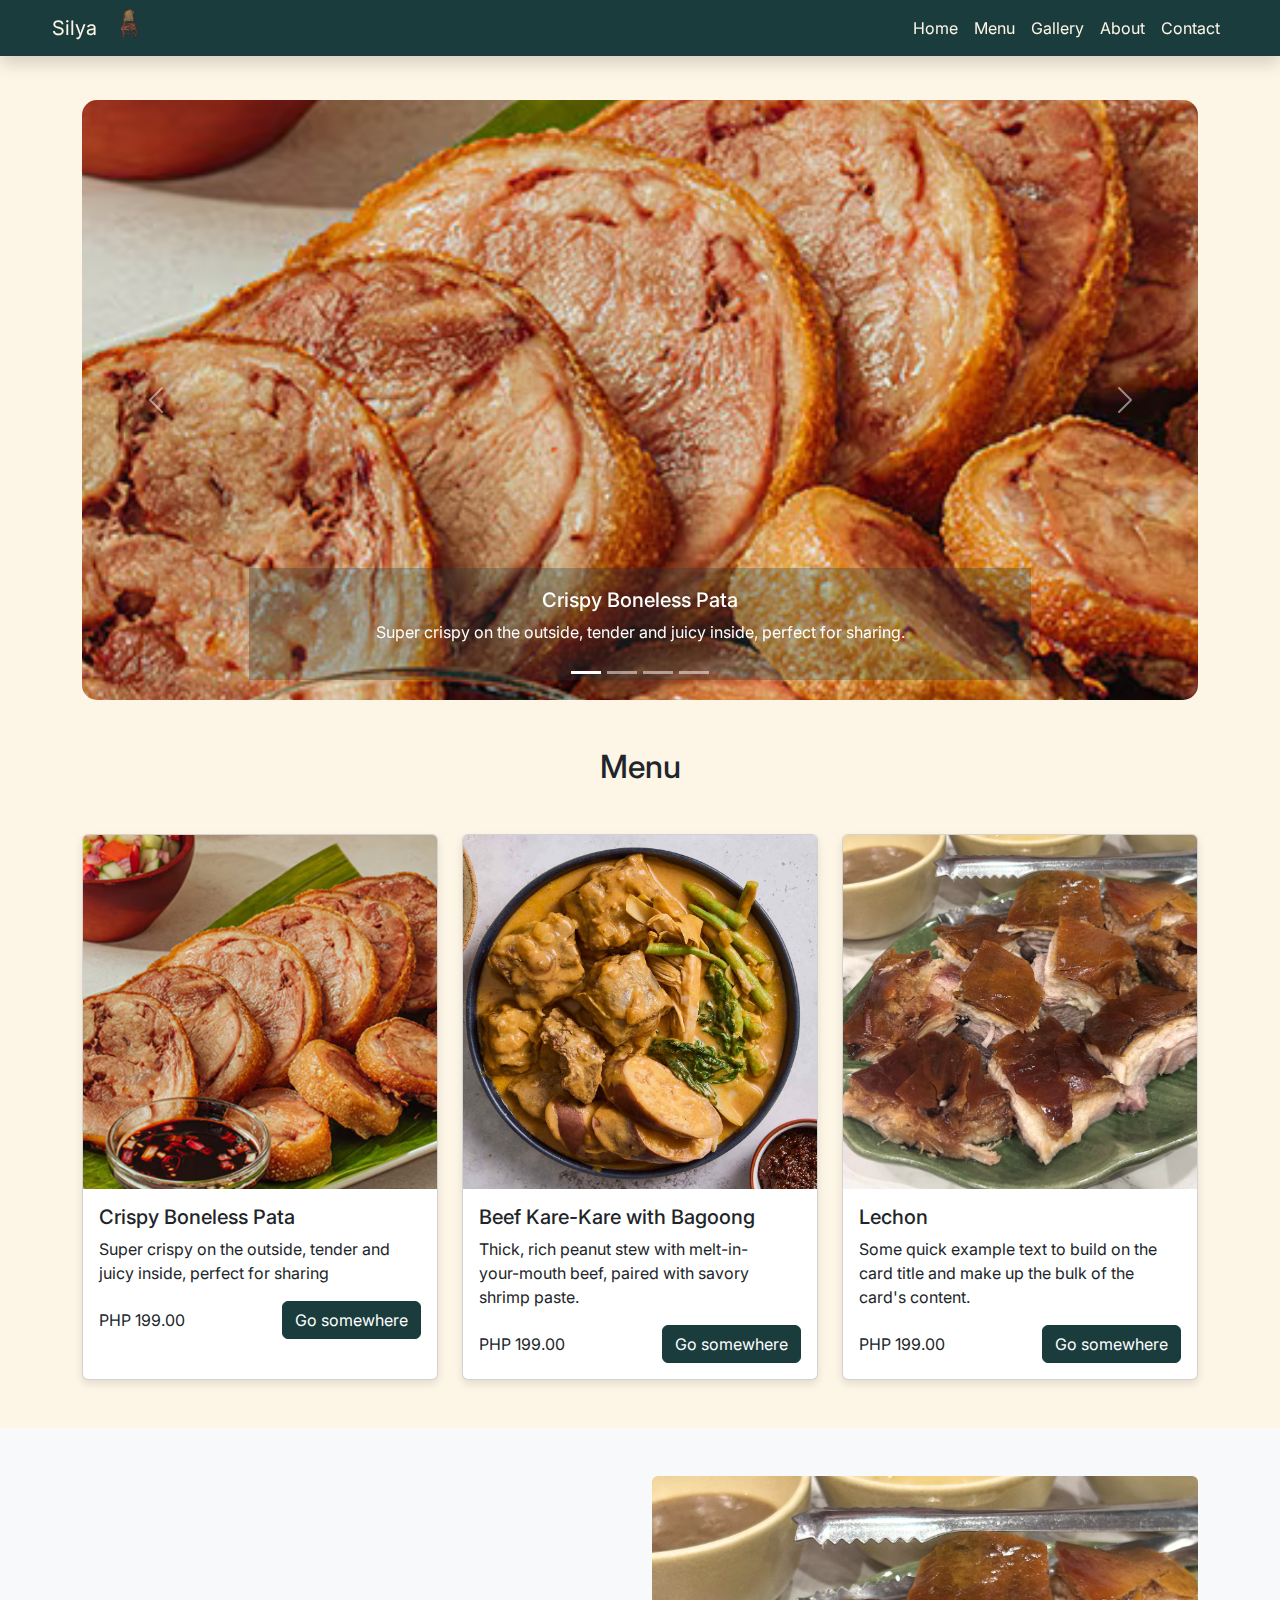
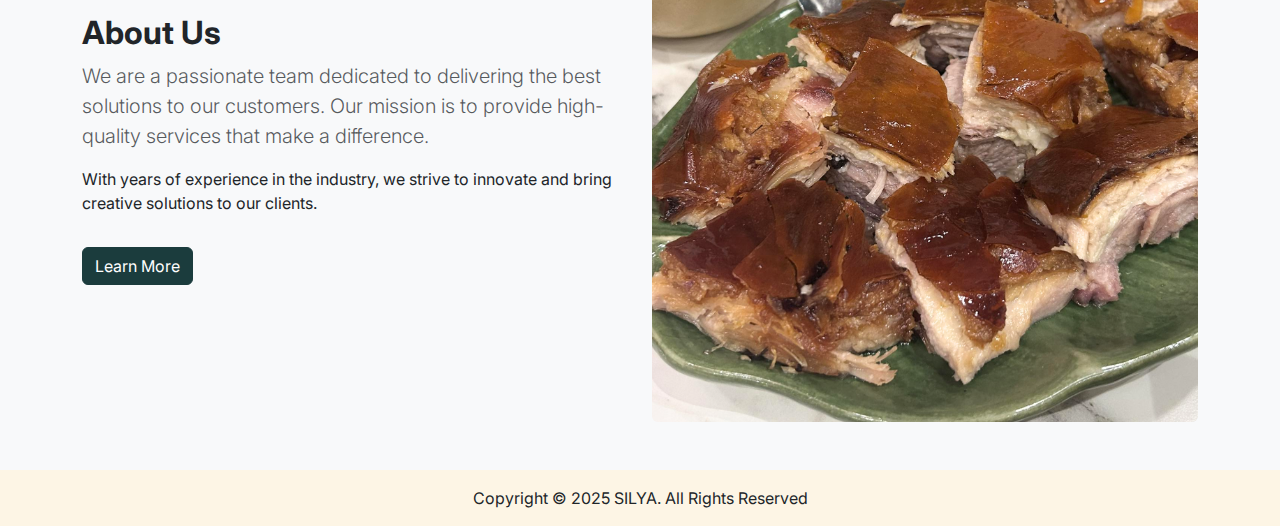
==== index.html @ ddf69fa4 "initial commit" ====
<!DOCTYPE html>
<html lang="en">
  <head>
    <meta charset="utf-8" />
    <meta name="viewport" content="width=device-width, initial-scale=1" />
    <title>Activity 4</title>
    <link rel="stylesheet" href="src/css/styles.css" />
    <link rel="stylesheet" href="src/css/reset.css">

    <!-- Bootstrap CSS / Normalize -->
    <link
      href="https://cdn.jsdelivr.net/npm/bootstrap@5.3.3/dist/css/bootstrap.min.css"
      rel="stylesheet"
      integrity="sha384-QWTKZyjpPEjISv5WaRU9OFeRpok6YctnYmDr5pNlyT2bRjXh0JMhjY6hW+ALEwIH"
      crossorigin="anonymous"
    />

    <!-- Google Fonts -->
    <link
      href="https://fonts.googleapis.com/css2?family=Inter:wght@100..900&display=swap"
      rel="stylesheet"
    />
  </head>
  <body>
    <!-- Navigation -->
    <header>
      <nav class="navbar navbar-expand-lg fixed-top shadow navbar-dark">
        <div class="container-fluid">
          <div class="d-flex">
            <a class="navbar-brand" href="index.html"> Silya</a>
            <img src="src/images/logo.svg" height="32">
          </div>
          
          <button
            class="navbar-toggler"
            type="button"
            data-bs-toggle="collapse"
            data-bs-target="#navbarNav"
            aria-controls="navbarNav"
            aria-expanded="false"
            aria-label="Toggle navigation"
          >
            <span class="navbar-toggler-icon"></span>
          </button>
          <div class="collapse navbar-collapse" id="navbarNav">
            <ul class="navbar-nav ms-auto">
              <li class="nav-item">
                <a class="nav-link active" aria-current="page" href="index.html">Home</a>
              </li>
              <li class="nav-item">
                <a class="nav-link" href="menu.html">Menu</a>
              </li>
              <li class="nav-item">
                <a class="nav-link" href="gallery.html">Gallery</a>
              </li>
              <li class="nav-item">
                <a class="nav-link" href="#about">About</a>
              </li>
              <li class="nav-item">
                <a class="nav-link" href="contact.html">Contact</a>
              </li>
            </ul>
          </div>
        </div>
      </nav>
    </header>

    <!-- Carousel -->
    <div id="carouselExampleCaptions" class="carousel slide container">
      <div class="carousel-indicators">
        <button
          type="button"
          data-bs-target="#carouselExampleCaptions"
          data-bs-slide-to="0"
          class="active"
          aria-current="true"
          aria-label="Slide 1"
        ></button>
        <button
          type="button"
          data-bs-target="#carouselExampleCaptions"
          data-bs-slide-to="1"
          aria-label="Slide 2"
        ></button>
        <button
          type="button"
          data-bs-target="#carouselExampleCaptions"
          data-bs-slide-to="2"
          aria-label="Slide 3"
        ></button>
        <button
          type="button"
          data-bs-target="#carouselExampleCaptions"
          data-bs-slide-to="3"
          aria-label="Slide 0"
        ></button>
      </div>
      <div class="carousel-inner">
        <div class="carousel-item active">
          <img
            src="src/images/Crispy_Boneless_Pata.png"
            class="d-block w-100"
            alt="Crispy Bonle"
          />
          <div class="carousel-caption">
            <h5>Crispy Boneless Pata</h5>
            <p>
              Super crispy on the outside, tender and juicy inside, perfect for
              sharing.
            </p>
          </div>
        </div>
        <div class="carousel-item">
          <img
            src="src/images/Beef_Kare_Kare.png"
            class="d-block w-100"
            alt="Grilled Liempo"
          />
          <div class="carousel-caption">
            <h5>Beef Kare-Kare with Bagoong</h5>
            <p>Thick, rich peanut stew with melt-in-your-mouth beef, paired with savory shrimp paste.</p>
          </div>
        </div>
        <div class="carousel-item">
          <img src="src/images/Lechon.png" class="d-block w-100" alt="Lechon" />
          <div class="carousel-caption">
            <h5>Lechon</h5>
            <p>Some representative placeholder content for the third slide.</p>
          </div>
        </div>
        <div class="carousel-item">
          <img
            src="src/images/Sizzling_Pork_Sisig.png"
            class="d-block w-100"
            alt="Sizzling Pork Sisig"
          />
          <div class="carousel-caption">
            <h5>Sizzling Pork Sisig</h5>
            <p>Some representative placeholder content for the second slide.</p>
          </div>
        </div>
      </div>
      <button
        class="carousel-control-prev"
        type="button"
        data-bs-target="#carouselExampleCaptions"
        data-bs-slide="prev"
      >
        <span class="carousel-control-prev-icon" aria-hidden="true"></span>
        <span class="visually-hidden">Previous</span>
      </button>
      <button
        class="carousel-control-next"
        type="button"
        data-bs-target="#carouselExampleCaptions"
        data-bs-slide="next"
      >
        <span class="carousel-control-next-icon" aria-hidden="true"></span>
        <span class="visually-hidden">Next</span>
      </button>
    </div>

    <!-- Featured Menu Items-->
    <section id="menu-items" class="container py-5">
      <h2 class="text-center mb-5">Menu</h2>
      <div class="row g-4">
        <div class="col-md-4">
          <div class="card h-100 menu-card">
            <img
              class="card-img-top"
              src="src/images/Crispy_Boneless_Pata.png"
              alt="Card image cap"
            />
            <div class="card-body">
              <h5 class="card-title">Crispy Boneless Pata</h5>
              <p class="card-text">
                Super crispy on the outside, tender and juicy inside, perfect for sharing
              </p>
              <div class="d-flex justify-content-between align-items-center">
                <span>PHP 199.00</span>
                <a href="#" class="btn btn-primary">Go somewhere</a>
              </div>
            </div>
          </div>
        </div>
        <div class="col-md-4">
          <div class="card h-100 menu-card">
            <img
              class="card-img-top"
              src="src/images/Beef_Kare_Kare.png"
              alt="Card image cap"
            />
            <div class="card-body">
              <h5 class="card-title">Beef Kare-Kare with Bagoong</h5>
              <p class="card-text">
                Thick, rich peanut stew with melt-in-your-mouth beef, paired with savory shrimp paste. 
              </p>
              <div class="d-flex justify-content-between align-items-center">
                <span>PHP 199.00</span>
                <a href="#" class="btn btn-primary">Go somewhere</a>
              </div>
            </div>
          </div>
        </div>
        <div class="col-md-4">
          <div class="card h-100 menu-card">
            <img
              class="card-img-top"
              src="src/images/Lechon.png"
              alt="Card image cap"
            />
            <div class="card-body">
              <h5 class="card-title">Lechon</h5>
              <p class="card-text">
                Some quick example text to build on the card title and make up
                the bulk of the card's content.
              </p>
              <div class="d-flex justify-content-between align-items-center">
                <span>PHP 199.00</span>
                <a href="#" class="btn btn-primary">Go somewhere</a>
              </div>
            </div>
          </div>
        </div>
        </div>
      </div>
    </section>

    <!--About-->
    <section id="about" class="about-us py-5 bg-light">
      <div class="container">
        <div class="row align-items-center">
          <div class="col-md-6">
            <h2 class="fw-bold">About Us</h2>
            <p class="lead text-muted">
              We are a passionate team dedicated to delivering the best
              solutions to our customers. Our mission is to provide high-quality
              services that make a difference.
            </p>
            <p>
              With years of experience in the industry, we strive to innovate
              and bring creative solutions to our clients.
            </p>
            <a href="#" class="btn btn-primary mt-3">Learn More</a>
          </div>
          <div class="col-md-6">
            <img
              src="src/images/Lechon.png"
              alt="About Us"
              class="img-fluid rounded"
            />
          </div>
        </div>
      </div>
    </section>

    <!-- Footer -->
    <footer class="text-center py-3">Copyright © 2025 SILYA. All Rights Reserved</footer>

    <!-- Bootstrap JS -->
    <script
      src="https://cdn.jsdelivr.net/npm/bootstrap@5.3.3/dist/js/bootstrap.bundle.min.js"
      integrity="sha384-YvpcrYf0tY3lHB60NNkmXc5s9fDVZLESaAA55NDzOxhy9GkcIdslK1eN7N6jIeHz"
      crossorigin="anonymous"
    ></script>
  </body>
</html>
---- src/css/styles.css ----
/* Set Global Font */
:root {
  --bg: white;
  --fg: #fdf5e5;
  --primary: #1b3c3d;
  --caption-bg: rgba(27, 60, 61, 0.3);
}

* {
  font-family: "Inter", sans-serif !important;
}
#carouselExampleCaptions {
  margin-top: 100px;
}
img {
  object-fit: cover;
}

nav {
  width: 100%;
  background-color: var(--primary);
}

.nav-link,
.navbar-brand {
  color: var(--fg) !important;
}

.btn-primary {
  background-color: var(--primary) !important;
  border-color: var(--primary) !important;
}

body {
  background-color: #fdf5e5 !important;
}

:where(.container, .container-fluid) {
  max-width: 1200px;
  margin: 0 auto;
}

.carousel-caption {
  background-color: var(--caption-bg);
}

.carousel-item img {
  max-height: 600px;
  border-radius: 15px;
}

.menu-card {
  transition: all 0.3s ease;
  box-shadow: 0 4px 8px rgba(0, 0, 0, 0.1);
}

.menu-card:hover {
  transform: scale(1.02);
  box-shadow: 0 10px 20px rgba(0, 0, 0, 0.2);
}
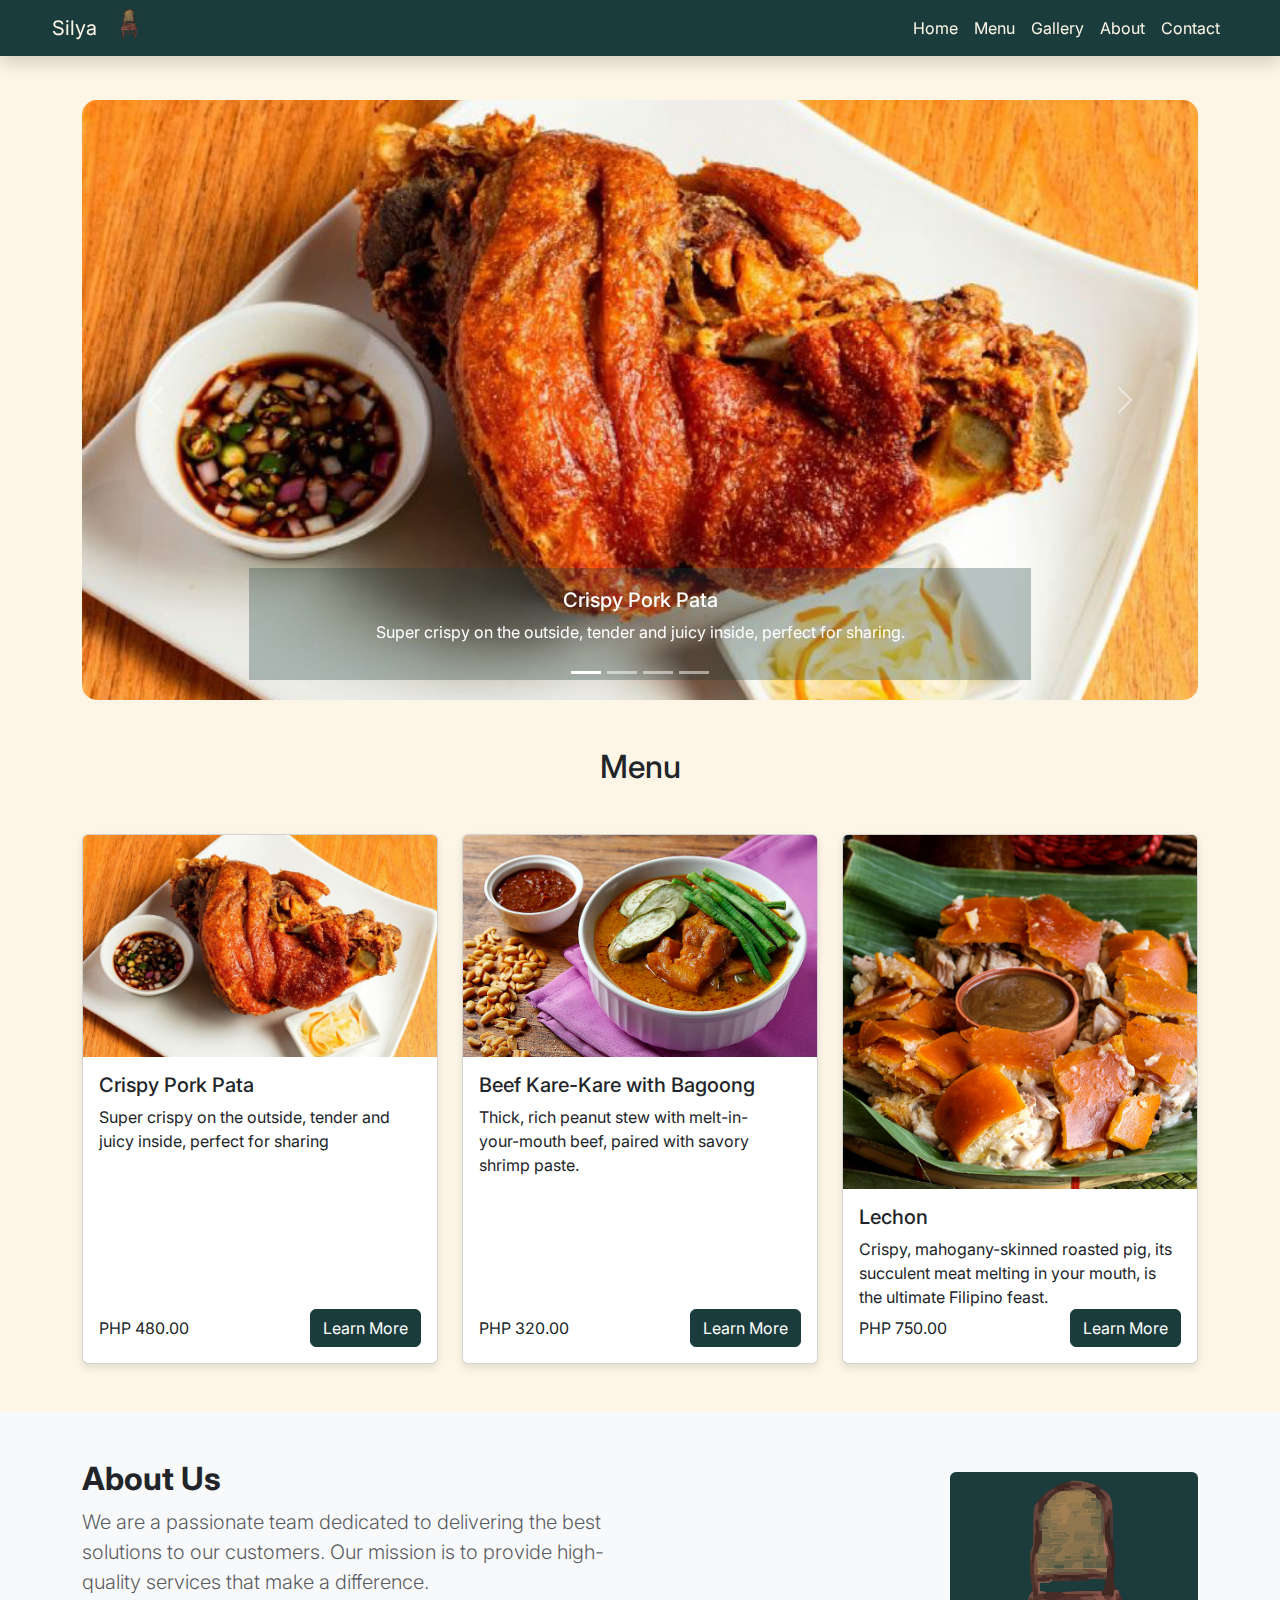
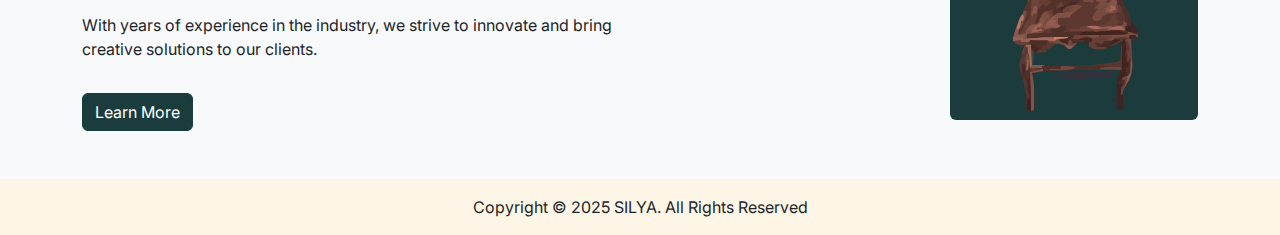
==== commit dc19aca7: "add menu and contact pages" ====
--- a/index.html
+++ b/index.html
@@ -3,9 +3,10 @@
   <head>
     <meta charset="utf-8" />
     <meta name="viewport" content="width=device-width, initial-scale=1" />
-    <title>Activity 4</title>
+    <title>Silya - Homepage</title>
     <link rel="stylesheet" href="src/css/styles.css" />
     <link rel="stylesheet" href="src/css/reset.css">
+    <link rel="icon" type="image/x-icon" href="src/images/favicon.ico">
 
     <!-- Bootstrap CSS / Normalize -->
     <link
@@ -54,7 +55,7 @@
                 <a class="nav-link" href="gallery.html">Gallery</a>
               </li>
               <li class="nav-item">
-                <a class="nav-link" href="#about">About</a>
+                <a class="nav-link" href="about.html">About</a>
               </li>
               <li class="nav-item">
                 <a class="nav-link" href="contact.html">Contact</a>
@@ -98,12 +99,12 @@
       <div class="carousel-inner">
         <div class="carousel-item active">
           <img
-            src="src/images/Crispy_Boneless_Pata.png"
+            src="src/images/Menu/House Specials/Crispy Pork Pata.jpg"
             class="d-block w-100"
-            alt="Crispy Bonle"
+            alt="Crispy Boneless Pata Image"
           />
           <div class="carousel-caption">
-            <h5>Crispy Boneless Pata</h5>
+            <h5>Crispy Pork Pata</h5>
             <p>
               Super crispy on the outside, tender and juicy inside, perfect for
               sharing.
@@ -112,9 +113,9 @@
         </div>
         <div class="carousel-item">
           <img
-            src="src/images/Beef_Kare_Kare.png"
+            src="src/images/Menu/House Specials/Beef Kare Kare with Bagoong.jpg"
             class="d-block w-100"
-            alt="Grilled Liempo"
+            alt="Beef Kare Kare with Bagoong Image"
           />
           <div class="carousel-caption">
             <h5>Beef Kare-Kare with Bagoong</h5>
@@ -122,21 +123,21 @@
           </div>
         </div>
         <div class="carousel-item">
-          <img src="src/images/Lechon.png" class="d-block w-100" alt="Lechon" />
+          <img src="src/images/Menu/For Sharing/Lechon.png" class="d-block w-100" alt="Lechon Image" />
           <div class="carousel-caption">
             <h5>Lechon</h5>
-            <p>Some representative placeholder content for the third slide.</p>
+            <p>Crispy, mahogany-skinned roasted pig, its succulent meat melting in your mouth, is the ultimate Filipino feast.</p>
           </div>
         </div>
         <div class="carousel-item">
           <img
-            src="src/images/Sizzling_Pork_Sisig.png"
+            src="src/images/Menu/For Sharing/Sizzling_Pork_Sisig.png"
             class="d-block w-100"
-            alt="Sizzling Pork Sisig"
+            alt="Sizzling Pork Sisig Image"
           />
           <div class="carousel-caption">
             <h5>Sizzling Pork Sisig</h5>
-            <p>Some representative placeholder content for the second slide.</p>
+            <p>Classic pork sisig, served sizzling hot.</p>
           </div>
         </div>
       </div>
@@ -168,17 +169,19 @@
           <div class="card h-100 menu-card">
             <img
               class="card-img-top"
-              src="src/images/Crispy_Boneless_Pata.png"
+              src="src/images/Menu/House Specials/Crispy Pork Pata.jpg"
               alt="Card image cap"
             />
-            <div class="card-body">
-              <h5 class="card-title">Crispy Boneless Pata</h5>
-              <p class="card-text">
-                Super crispy on the outside, tender and juicy inside, perfect for sharing
-              </p>
+            <div class="card-body d-flex flex-column justify-content-between">
+              <div>
+                <h5 class="card-title">Crispy Pork Pata</h5>
+                <p class="card-text">
+                  Super crispy on the outside, tender and juicy inside, perfect for sharing
+                </p>
+              </div>
               <div class="d-flex justify-content-between align-items-center">
-                <span>PHP 199.00</span>
-                <a href="#" class="btn btn-primary">Go somewhere</a>
+                <span>PHP 480.00</span>
+                <a href="menu.html" class="btn btn-primary">Learn More</a>
               </div>
             </div>
           </div>
@@ -187,17 +190,19 @@
           <div class="card h-100 menu-card">
             <img
               class="card-img-top"
-              src="src/images/Beef_Kare_Kare.png"
+              src="src/images/Menu/House Specials/Beef Kare Kare with Bagoong.jpg"
               alt="Card image cap"
             />
-            <div class="card-body">
-              <h5 class="card-title">Beef Kare-Kare with Bagoong</h5>
-              <p class="card-text">
-                Thick, rich peanut stew with melt-in-your-mouth beef, paired with savory shrimp paste. 
-              </p>
+            <div class="card-body d-flex flex-column justify-content-between">
+              <div>
+                <h5 class="card-title">Beef Kare-Kare with Bagoong</h5>
+                <p class="card-text">
+                  Thick, rich peanut stew with melt-in-your-mouth beef, paired with savory shrimp paste. 
+                </p>
+              </div>
               <div class="d-flex justify-content-between align-items-center">
-                <span>PHP 199.00</span>
-                <a href="#" class="btn btn-primary">Go somewhere</a>
+                <span>PHP 320.00</span>
+                <a href="menu.html" class="btn btn-primary">Learn More</a>
               </div>
             </div>
           </div>
@@ -206,18 +211,19 @@
           <div class="card h-100 menu-card">
             <img
               class="card-img-top"
-              src="src/images/Lechon.png"
+              src="src/images/Menu/For Sharing/Lechon.png"
               alt="Card image cap"
             />
-            <div class="card-body">
-              <h5 class="card-title">Lechon</h5>
-              <p class="card-text">
-                Some quick example text to build on the card title and make up
-                the bulk of the card's content.
-              </p>
+            <div class="card-body d-flex flex-column justify-content-between">
+              <div>
+                <h5 class="card-title">Lechon</h5>
+                <p class="card-text">
+                  Crispy, mahogany-skinned roasted pig, its succulent meat melting in your mouth, is the ultimate Filipino feast.
+                </p>
+              </div>
               <div class="d-flex justify-content-between align-items-center">
-                <span>PHP 199.00</span>
-                <a href="#" class="btn btn-primary">Go somewhere</a>
+                <span>PHP 750.00</span>
+                <a href="menu.html" class="btn btn-primary">Learn More</a>
               </div>
             </div>
           </div>
@@ -241,14 +247,16 @@
               With years of experience in the industry, we strive to innovate
               and bring creative solutions to our clients.
             </p>
-            <a href="#" class="btn btn-primary mt-3">Learn More</a>
+            <a href="about.html" class="btn btn-primary mt-3">Learn More</a>
           </div>
           <div class="col-md-6">
-            <img
-              src="src/images/Lechon.png"
-              alt="About Us"
-              class="img-fluid rounded"
-            />
+            <div class="d-flex flex-row justify-content-end">
+              <img
+                src="src/images/logo.svg"
+                alt="About Us"
+                class="img-fluid rounded"
+              />
+            </div>
           </div>
         </div>
       </div>
--- a/src/css/styles.css
+++ b/src/css/styles.css
@@ -24,6 +24,10 @@
 .nav-link,
 .navbar-brand {
   color: var(--fg) !important;
+}
+.nav-link:hover {
+  color: var(--bg) !important;
+  transform: translateY(-2px);
 }
 
 .btn-primary {
@@ -58,3 +62,11 @@
   transform: scale(1.02);
   box-shadow: 0 10px 20px rgba(0, 0, 0, 0.2);
 }
+
+.contact {
+  margin-top: 100px;
+}
+#menu-list a {
+  color: #1b3c3d !important;
+  font-weight: 700;
+}
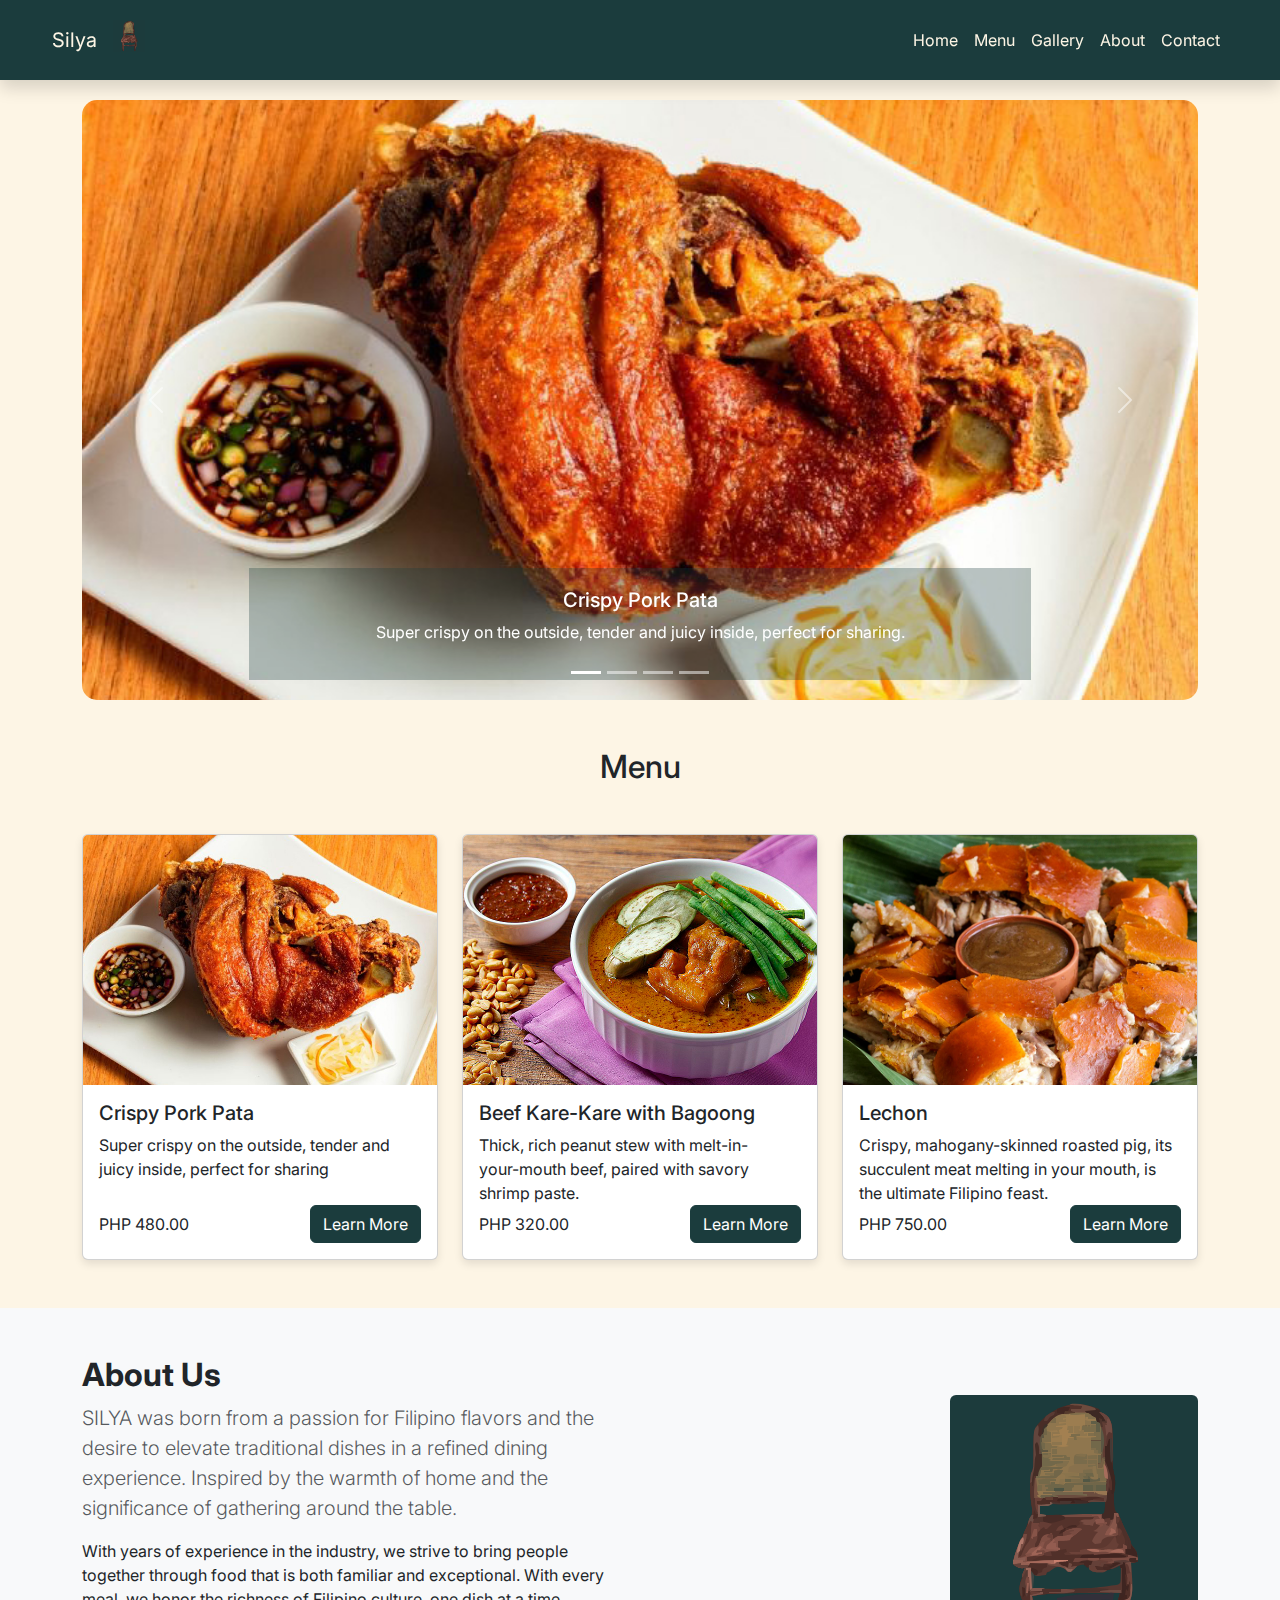
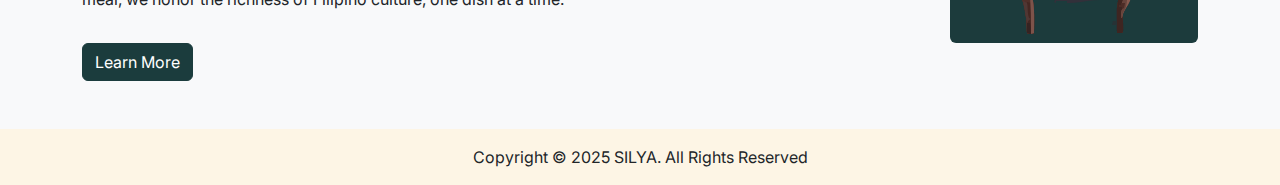
==== commit 2def8b5c: "fix image size and about us description in index.html" ====
--- a/index.html
+++ b/index.html
@@ -239,13 +239,16 @@
           <div class="col-md-6">
             <h2 class="fw-bold">About Us</h2>
             <p class="lead text-muted">
-              We are a passionate team dedicated to delivering the best
-              solutions to our customers. Our mission is to provide high-quality
-              services that make a difference.
+              SILYA was born from a passion for Filipino flavors and the desire 
+              to elevate traditional dishes in a refined dining experience. 
+              Inspired by the warmth of home and the significance of gathering 
+              around the table.
             </p>
             <p>
-              With years of experience in the industry, we strive to innovate
-              and bring creative solutions to our clients.
+              With years of experience in the industry, we strive to bring people 
+              together through food that is both familiar and exceptional. With 
+              every meal, we honor the richness of Filipino culture, one dish at 
+              a time.
             </p>
             <a href="about.html" class="btn btn-primary mt-3">Learn More</a>
           </div>
--- a/src/css/styles.css
+++ b/src/css/styles.css
@@ -18,6 +18,7 @@
 
 nav {
   width: 100%;
+  min-height: 80px;
   background-color: var(--primary);
 }
 
@@ -70,3 +71,9 @@
   color: #1b3c3d !important;
   font-weight: 700;
 }
+
+.menu-card img {
+  width: 100%;
+  height: 250px;
+  object-fit: cover;
+}